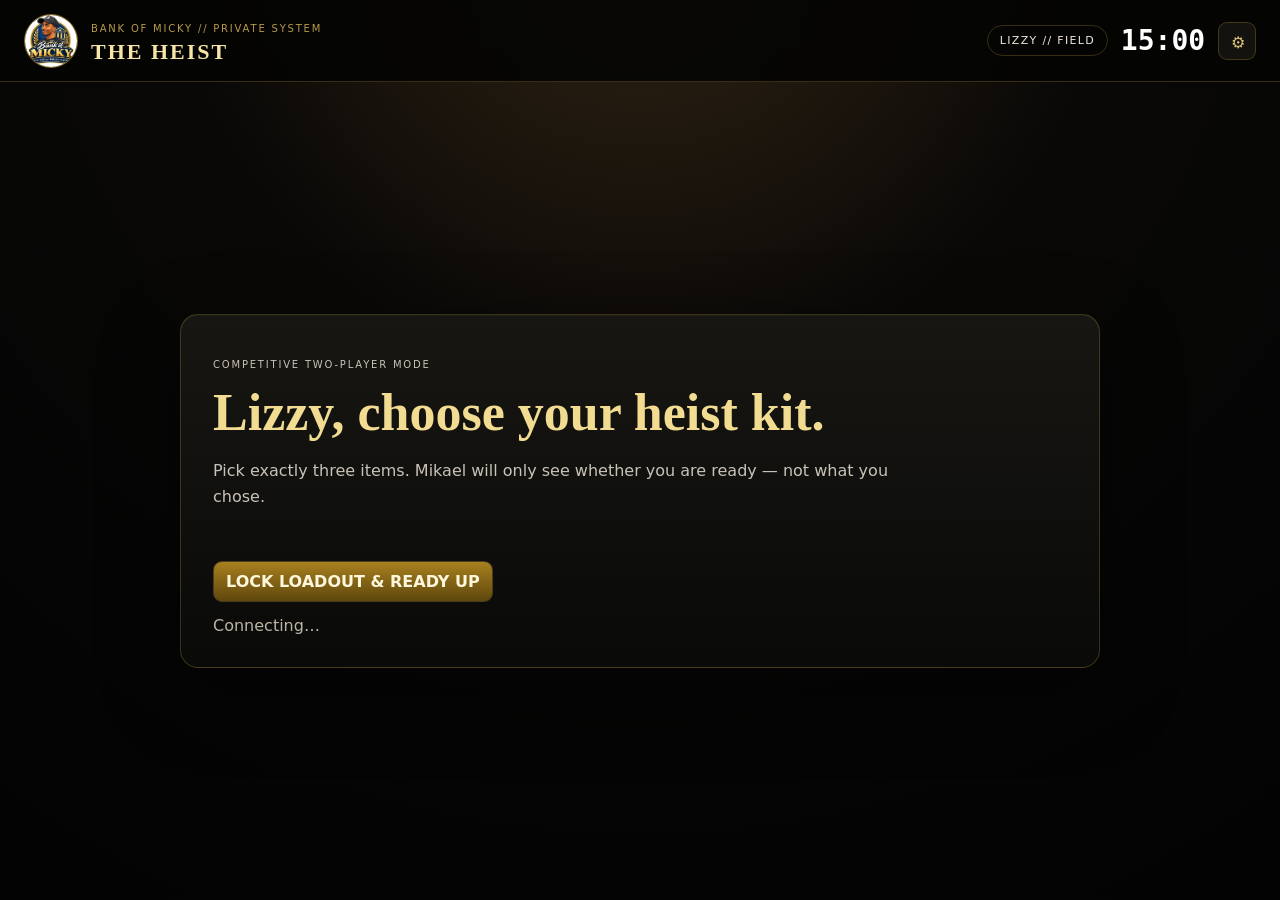
==== bank-heist.html @ 237b599b "Add files via upload" ====
<!doctype html>
<html lang="en">
<head>
<meta charset="utf-8">
<meta name="viewport" content="width=device-width,initial-scale=1,viewport-fit=cover">
<title>Bank of Micky Heist</title>
<link rel="stylesheet" href="bank-heist.css">
</head>
<body>
<div id="app" class="app" data-role="lizzy">
  <header class="topbar">
    <div class="brand"><img src="heist-assets/bank-logo.webp" alt=""><div><small>BANK OF MICKY // PRIVATE SYSTEM</small><h1>THE HEIST</h1></div></div>
    <div class="topstats"><span id="rolePill" class="pill">LIZZY // FIELD</span><span id="timer" class="timer">15:00</span><button id="settingsBtn" class="iconBtn" title="Connection settings">⚙</button></div>
  </header>

  <main id="lobby" class="lobby">
    <section class="briefing glass">
      <p class="eyebrow">COMPETITIVE TWO-PLAYER MODE</p>
      <h2 id="lobbyTitle">Lizzy, choose your heist kit.</h2>
      <p id="lobbyText">Pick exactly three items. Mikael will only see whether you are ready — not what you chose.</p>
      <div id="loadoutGrid" class="loadoutGrid"></div>
      <div class="lobbyActions"><button id="readyBtn" class="primary">LOCK LOADOUT & READY UP</button><button id="startBtn" class="primary hidden">START 15-MINUTE HEIST</button><button id="resetBtn" class="danger hidden">RESET TEST</button></div>
      <div id="lobbyStatus" class="statusLine">Connecting…</div>
    </section>
  </main>

  <main id="game" class="game hidden">
    <section id="lizzyView" class="lizzyLayout">
      <article class="scene glass">
        <div id="sceneImage" class="sceneImage"></div>
        <div class="sceneShade"></div>
        <div class="sceneHud"><span id="roomKicker">CURRENT LOCATION</span><h2 id="roomTitle">Reception</h2><p id="roomDescription"></p></div>
        <div id="dangerBanner" class="dangerBanner hidden"></div>
        <div id="busyBanner" class="busyBanner hidden"></div>
      </article>
      <aside class="fieldPanel glass">
        <div class="moneyRow"><div><small>CARRYING</small><strong id="loot">MB0</strong></div><div><small>STRIKES</small><strong id="strikes">0 / 3</strong></div></div>
        <div id="fieldResult" class="resultBox"></div>
        <section><h3>Routes</h3><div id="routes" class="buttonGrid"></div></section>
        <section><h3>Room actions</h3><div id="roomActions" class="buttonGrid"></div></section>
        <section><h3>Equipment</h3><div id="equipment" class="equipment"></div></section>
        <section><h3>Clues</h3><div id="clues" class="clues"></div></section>
        <section class="dropRow"><button data-drop="2000">Drop MB2,000</button><button data-drop="5000">Drop MB5,000</button><button data-drop="all">Drop All</button></section>
      </aside>
    </section>

    <section id="hqView" class="hqLayout hidden">
      <article class="mapPanel glass">
        <div class="panelHead"><div><p class="eyebrow">PRESIDENTIAL SECURITY NETWORK</p><h2>Bank Map</h2></div><div class="power"><small>SECURITY POWER</small><strong id="power">100</strong><i><b id="powerBar"></b></i></div></div>
        <div id="bankMap" class="bankMap"></div>
        <div id="hqResult" class="resultBox"></div>
        <div id="lastSeen" class="lastSeen">NO CONFIRMED SIGHTING</div>
      </article>
      <aside class="hqPanel glass">
        <section><h3>Camera check <span id="cameraCd" class="cd"></span></h3><div class="inline"><select id="cameraRoom"></select><button id="cameraBtn">CHECK CAMERA · 18⚡</button></div></section>
        <section><h3>Dispatch guard</h3><div class="inline"><select id="guardId"><option value="A">Guard A</option><option value="B">Guard B</option></select><select id="guardRoom"></select><button id="guardBtn">SEND · 15⚡</button></div><div id="guardStatus" class="miniCards"></div></section>
        <section><h3>Lock connection <span id="lockCd" class="cd"></span></h3><div class="inline"><select id="lockEdge"></select><button id="lockBtn">LOCK 8s · 25⚡</button></div></section>
        <section><h3>Zone scan <span id="scanCd" class="cd"></span></h3><div class="inline"><select id="scanZone"><option value="front">Front — Reception + Offices</option><option value="secure">Secure — Security + Deposits</option><option value="vault">Vault</option><option value="escape">Escape — Loading + Garage</option></select><button id="scanBtn">SCAN · 30⚡</button></div></section>
        <section><h3>Protect exit <span id="protectCd" class="cd"></span></h3><div class="inline"><select id="protectExit"><option value="garage">Garage</option><option value="loading_bay">Loading Bay</option></select><button id="protectBtn">PROTECT 12s · 28⚡</button></div></section>
        <section><h3>Incident feed</h3><div id="incidentFeed" class="feed"></div></section>
      </aside>
    </section>

    <aside class="comms glass">
      <div class="commsHead"><div><small>SECURE-ish CHANNEL</small><h3>Negotiation / Bluffing</h3></div><button id="toggleComms" class="iconBtn">—</button></div>
      <div id="chat" class="chat"></div>
      <div id="dealBox" class="dealBox hidden"></div>
      <form id="chatForm" class="chatForm"><input id="chatInput" maxlength="320" placeholder="Say something misleading…"><button>Send</button></form>
      <div id="dealControls" class="dealControls"></div>
      <div id="announcements" class="announcements hidden"></div>
    </aside>
  </main>

  <div id="endScreen" class="endScreen hidden"><div class="endCard glass"><img id="endPortrait" alt=""><p class="eyebrow" id="endEyebrow"></p><h2 id="endTitle"></h2><p id="endText"></p><div id="endMoney" class="endMoney"></div><button id="endClose">BACK TO HEIST SCREEN</button></div></div>

  <dialog id="settings" class="settings"><form method="dialog"><div class="dialogHead"><h3>Heist connection</h3><button value="cancel">×</button></div><label>Cloudflare Worker URL<input id="workerUrl" type="url" placeholder="https://…workers.dev/"></label><label id="hqKeyLabel" class="hidden">HQ Key<input id="hqKeyInput" type="password" autocomplete="off"></label><p>This test uses the same Cloudflare Worker/KV bridge as your other cross-device features.</p><button id="saveSettings" value="default" class="primary">Save & reconnect</button></form></dialog>

  <dialog id="targetDialog" class="targetDialog"><form method="dialog"><div class="dialogHead"><h3 id="targetTitle">Choose target</h3><button value="cancel">×</button></div><div id="targetButtons" class="buttonGrid"></div></form></dialog>
  <dialog id="vaultDialog" class="targetDialog"><form method="dialog" id="vaultForm"><div class="dialogHead"><h3>Crack the main vault</h3><button value="cancel">×</button></div><p>Combine the four digits you discovered around the bank.</p><input id="vaultCode" inputmode="numeric" maxlength="8" placeholder="••••"><button class="primary" value="default">TRY CODE</button></form></dialog>
  <dialog id="bribeDialog" class="targetDialog"><form method="dialog" id="bribeForm"><div class="dialogHead"><h3>Offer a bribe</h3><button value="cancel">×</button></div><p>This comes out of the loot you are carrying if Mikael accepts.</p><input id="bribeAmount" type="number" min="500" step="500" value="1000"><button class="primary" value="default">SEND OFFER</button></form></dialog>
</div>
<script src="bank-heist.js"></script>
</body>
</html>
---- bank-heist.css ----
:root{--ink:#eee8dc;--muted:#a8a091;--black:#090908;--panel:#11110f;--panel2:#171612;--gold:#d4af37;--gold2:#8b6a16;--red:#8d1717;--red2:#e34040;--green:#49b976;--blue:#6ac8ff;--line:rgba(212,175,55,.24);font-family:Inter,system-ui,Segoe UI,Arial,sans-serif;color:var(--ink);background:#050504}*{box-sizing:border-box}body{margin:0;background:radial-gradient(circle at 50% -10%,#332614 0,#090807 40%,#030303 100%);min-height:100vh}.hidden{display:none!important}button,input,select{font:inherit}.app{min-height:100vh}.topbar{height:82px;display:flex;align-items:center;justify-content:space-between;padding:10px 24px;border-bottom:1px solid var(--line);background:rgba(5,5,4,.92);position:sticky;top:0;z-index:20;backdrop-filter:blur(16px)}.brand{display:flex;gap:13px;align-items:center}.brand img{width:54px;height:54px;object-fit:cover;border-radius:50%;border:1px solid var(--gold2)}.brand small,.eyebrow,.sceneHud span,.moneyRow small,.power small,.commsHead small{font-size:10px;letter-spacing:.18em;color:#b89a4a}.brand h1{font:800 22px Georgia,serif;letter-spacing:.09em;margin:3px 0 0;color:#f7e4a7}.topstats{display:flex;align-items:center;gap:10px}.pill{border:1px solid var(--line);border-radius:999px;padding:8px 12px;font-size:11px;letter-spacing:.12em}.timer{font:700 28px ui-monospace,SFMono-Regular,Menlo,monospace;color:#fff;min-width:90px;text-align:center}.iconBtn{border:1px solid var(--line);background:#14120e;color:#d9c47c;width:38px;height:38px;border-radius:9px;cursor:pointer}.glass{background:linear-gradient(180deg,rgba(24,23,19,.96),rgba(10,10,9,.96));border:1px solid var(--line);box-shadow:0 24px 80px rgba(0,0,0,.45),inset 0 1px 0 rgba(255,255,255,.03);border-radius:18px}.lobby{min-height:calc(100vh - 82px);display:grid;place-items:center;padding:30px}.briefing{width:min(920px,100%);padding:32px}.briefing h2{font:700 clamp(30px,5vw,52px) Georgia,serif;color:#f2dc91;margin:8px 0 10px}.briefing>p{color:#c9c2b7;max-width:720px;line-height:1.6}.loadoutGrid{display:grid;grid-template-columns:repeat(5,1fr);gap:12px;margin:26px 0}.loadout{padding:18px 12px;border:1px solid #3b3526;background:#0d0d0b;border-radius:14px;cursor:pointer;text-align:center;min-height:150px;display:flex;flex-direction:column;justify-content:center;gap:6px}.loadout.on{border-color:var(--gold);background:linear-gradient(180deg,#2b2210,#0c0c0a);box-shadow:0 0 0 1px #d4af3740}.loadout .emoji{font-size:32px}.loadout strong{color:#f4e0a0}.loadout small{color:var(--muted);line-height:1.35}.lobbyActions{display:flex;gap:10px;flex-wrap:wrap}.statusLine{margin-top:14px;color:#bdb4a5}.primary,.danger,button{border:1px solid #4a3d1d;background:linear-gradient(180deg,#2c2412,#151108);color:#f3df99;border-radius:9px;padding:10px 12px;cursor:pointer;font-weight:700}button:hover:not(:disabled){filter:brightness(1.18)}button:disabled{opacity:.38;cursor:not-allowed}.primary{background:linear-gradient(180deg,#a8801f,#5f470d);color:#fff7dc}.danger{background:linear-gradient(180deg,#6f1919,#300909);border-color:#8d2a2a;color:#ffd6d6}.game{padding:16px;display:grid;grid-template-columns:minmax(0,1fr) 360px;gap:14px;align-items:start}.lizzyLayout,.hqLayout{display:grid;grid-template-columns:minmax(0,1.65fr) minmax(320px,.72fr);gap:14px}.scene{min-height:calc(100vh - 115px);position:relative;overflow:hidden}.sceneImage{position:absolute;inset:0;background:#15120d center/cover no-repeat;transition:background-image .25s ease}.sceneShade{position:absolute;inset:0;background:linear-gradient(180deg,rgba(0,0,0,.12),rgba(0,0,0,.2) 40%,rgba(0,0,0,.9) 100%)}.sceneHud{position:absolute;left:26px;right:26px;bottom:24px}.sceneHud h2{font:800 clamp(36px,6vw,70px) Georgia,serif;margin:4px 0;color:#fff1bd;text-shadow:0 3px 24px #000}.sceneHud p{max-width:720px;color:#ddd4c5}.dangerBanner,.busyBanner{position:absolute;left:20px;right:20px;top:20px;padding:16px;border-radius:10px;font-weight:800;letter-spacing:.06em;text-align:center;background:#8c1111e8;border:1px solid #ff5d5d;box-shadow:0 0 30px #8c111177}.busyBanner{top:78px;background:#142230e8;border-color:#488cc0}.fieldPanel,.hqPanel{padding:16px;max-height:calc(100vh - 115px);overflow:auto}.fieldPanel section,.hqPanel section{border-top:1px solid var(--line);padding:15px 0}.fieldPanel h3,.hqPanel h3{margin:0 0 10px;font-size:13px;text-transform:uppercase;letter-spacing:.1em;color:#e5cb78}.moneyRow{display:flex;justify-content:space-between;gap:10px;margin-bottom:10px}.moneyRow>div{background:#090908;border:1px solid var(--line);padding:12px;border-radius:10px;flex:1}.moneyRow strong{display:block;font-size:22px;margin-top:4px}.resultBox{min-height:48px;border-left:3px solid var(--gold2);background:#090908;padding:11px 13px;color:#d7cfbf;border-radius:6px;line-height:1.35}.buttonGrid{display:grid;grid-template-columns:1fr 1fr;gap:8px}.buttonGrid button{min-height:44px}.routeLocked{border-color:#672121!important;color:#d88989!important}.equipment{display:grid;gap:8px}.item{display:grid;grid-template-columns:1fr auto;align-items:center;border:1px solid #302b20;background:#0a0a09;padding:10px;border-radius:9px}.item.used{opacity:.45}.item strong{font-size:12px}.item small{display:block;color:var(--muted);margin-top:2px}.clues{display:grid;gap:6px}.clue{padding:9px;border:1px solid #2d291f;background:#090908;border-radius:8px;font-size:12px;color:#d6cdbd}.dropRow{display:flex!important;gap:7px}.dropRow button{font-size:11px;padding:8px}.hqLayout{grid-template-columns:minmax(600px,1.4fr) minmax(330px,.75fr)}.mapPanel{padding:18px;min-height:calc(100vh - 115px)}.panelHead{display:flex;align-items:center;justify-content:space-between}.panelHead h2{font:700 35px Georgia,serif;color:#f0d88d;margin:3px 0}.power{width:210px}.power strong{font-size:26px;float:right}.power i{display:block;clear:both;height:8px;background:#0c0c0b;border:1px solid #41371d;border-radius:99px;overflow:hidden;margin-top:7px}.power b{display:block;height:100%;width:100%;background:linear-gradient(90deg,#8a6815,#f2cc54)}.bankMap{position:relative;min-height:470px;margin:14px 0;background:radial-gradient(circle at center,#1f1a10,#090908 64%);border:1px solid #2e291c;border-radius:14px;overflow:hidden}.bankMap:before{content:"";position:absolute;inset:0;background-image:linear-gradient(#d4af3709 1px,transparent 1px),linear-gradient(90deg,#d4af3709 1px,transparent 1px);background-size:28px 28px}.mapNode{position:absolute;width:150px;min-height:70px;border:1px solid #54431e;background:#0e0d0a;padding:10px;border-radius:12px;z-index:2}.mapNode strong{display:block;color:#f0d78b}.mapNode small{color:#8d877c}.mapNode.seen{box-shadow:0 0 0 2px #c33,0 0 28px #b51c1c80}.mapNode.guarded{border-color:#7bbce5}.guardDot{display:inline-flex;align-items:center;justify-content:center;width:20px;height:20px;border-radius:50%;background:#173b55;color:#ccecff;font-size:10px;margin:5px 3px 0 0}.mapLine{position:absolute;height:2px;background:#695622;transform-origin:0 50%;z-index:1}.mapLine.locked{background:#b32b2b;height:4px;box-shadow:0 0 12px #d33}.lastSeen{margin-top:10px;border:1px solid #573020;color:#f1b77e;background:#180e09;padding:12px;border-radius:9px;font-weight:800}.inline{display:flex;gap:7px;flex-wrap:wrap}.inline select{min-width:130px;flex:1;background:#090908;border:1px solid #40371f;color:#e5ddcd;border-radius:8px;padding:9px}.inline button{flex:1}.cd{color:#8aaec4;font-size:10px}.miniCards{display:grid;grid-template-columns:1fr 1fr;gap:6px;margin-top:8px}.miniCard{padding:8px;background:#090908;border:1px solid #2d291f;border-radius:7px;font-size:11px}.feed{max-height:260px;overflow:auto;display:flex;flex-direction:column-reverse;gap:6px}.feedItem{background:#090908;border-left:2px solid #7f6826;padding:8px;border-radius:5px}.feedItem small{color:#7e786e}.feedItem b{display:block;font-size:12px;margin-top:2px}.comms{position:sticky;top:98px;padding:12px;max-height:calc(100vh - 114px);display:flex;flex-direction:column}.commsHead{display:flex;align-items:center;justify-content:space-between}.commsHead h3{margin:2px 0 8px}.chat{flex:1;min-height:250px;max-height:46vh;overflow:auto;display:flex;flex-direction:column;gap:8px;padding:7px 2px}.msg{max-width:90%;padding:8px 10px;border-radius:10px;background:#1c1b17;border:1px solid #353022;font-size:12px;line-height:1.4}.msg.me{margin-left:auto;background:#2b210c;border-color:#6e5418}.msg.system{margin:auto;background:#111b1f;border-color:#315666;text-align:center}.msg small{display:block;color:#898175;margin-top:4px}.chatForm{display:flex;gap:6px}.chatForm input,.targetDialog input,.settings input{flex:1;background:#070706;border:1px solid #41371e;color:#eee;border-radius:8px;padding:10px}.dealControls{display:flex;gap:6px;flex-wrap:wrap;margin-top:8px}.dealControls button{font-size:11px}.dealBox{margin:8px 0;padding:10px;border:1px solid #6e5418;background:#211806;border-radius:9px;font-size:12px}.announcements{display:grid;gap:5px;margin-top:8px}.settings,.targetDialog{border:1px solid #665120;background:#11110f;color:#eee;border-radius:14px;width:min(540px,92vw);padding:0}.settings::backdrop,.targetDialog::backdrop{background:#000b;backdrop-filter:blur(5px)}.settings form,.targetDialog form{padding:18px}.dialogHead{display:flex;justify-content:space-between;align-items:center;margin-bottom:14px}.dialogHead h3{margin:0;color:#f2dc91}.dialogHead button{padding:4px 10px}.settings label{display:grid;gap:6px;margin:12px 0;color:#c9c0ae}.settings p,.targetDialog p{color:#a9a193;line-height:1.5}.endScreen{position:fixed;inset:0;background:#000d;display:grid;place-items:center;z-index:40;padding:20px}.endCard{width:min(680px,96vw);text-align:center;padding:30px}.endCard img{width:150px;height:110px;object-fit:cover;border-radius:14px;border:1px solid var(--line)}.endCard h2{font:800 42px Georgia,serif;color:#f3dc91;margin:7px 0}.endMoney{font-size:22px;font-weight:800;margin:16px}.app.commsClosed .comms{height:58px;overflow:hidden}.app.commsClosed .game{grid-template-columns:1fr 250px}.app.commsClosed .chat,.app.commsClosed .chatForm,.app.commsClosed .dealControls,.app.commsClosed .dealBox,.app.commsClosed .announcements{display:none!important}@media(max-width:1100px){.game{grid-template-columns:1fr}.comms{position:relative;top:auto;max-height:none}.lizzyLayout,.hqLayout{grid-template-columns:1fr}.scene{min-height:62vh}.fieldPanel,.hqPanel{max-height:none}.hqLayout{grid-template-columns:1fr}.loadoutGrid{grid-template-columns:repeat(2,1fr)}}@media(max-width:620px){.topbar{padding:8px 10px;height:70px}.brand img{width:42px;height:42px}.brand h1{font-size:16px}.brand small,.pill{display:none}.timer{font-size:22px}.game{padding:8px}.lobby{padding:12px}.briefing{padding:20px}.loadoutGrid{grid-template-columns:1fr}.scene{min-height:58vh}.buttonGrid{grid-template-columns:1fr}.bankMap{min-height:570px}.mapNode{width:122px}.panelHead{align-items:flex-start}.power{width:150px}}
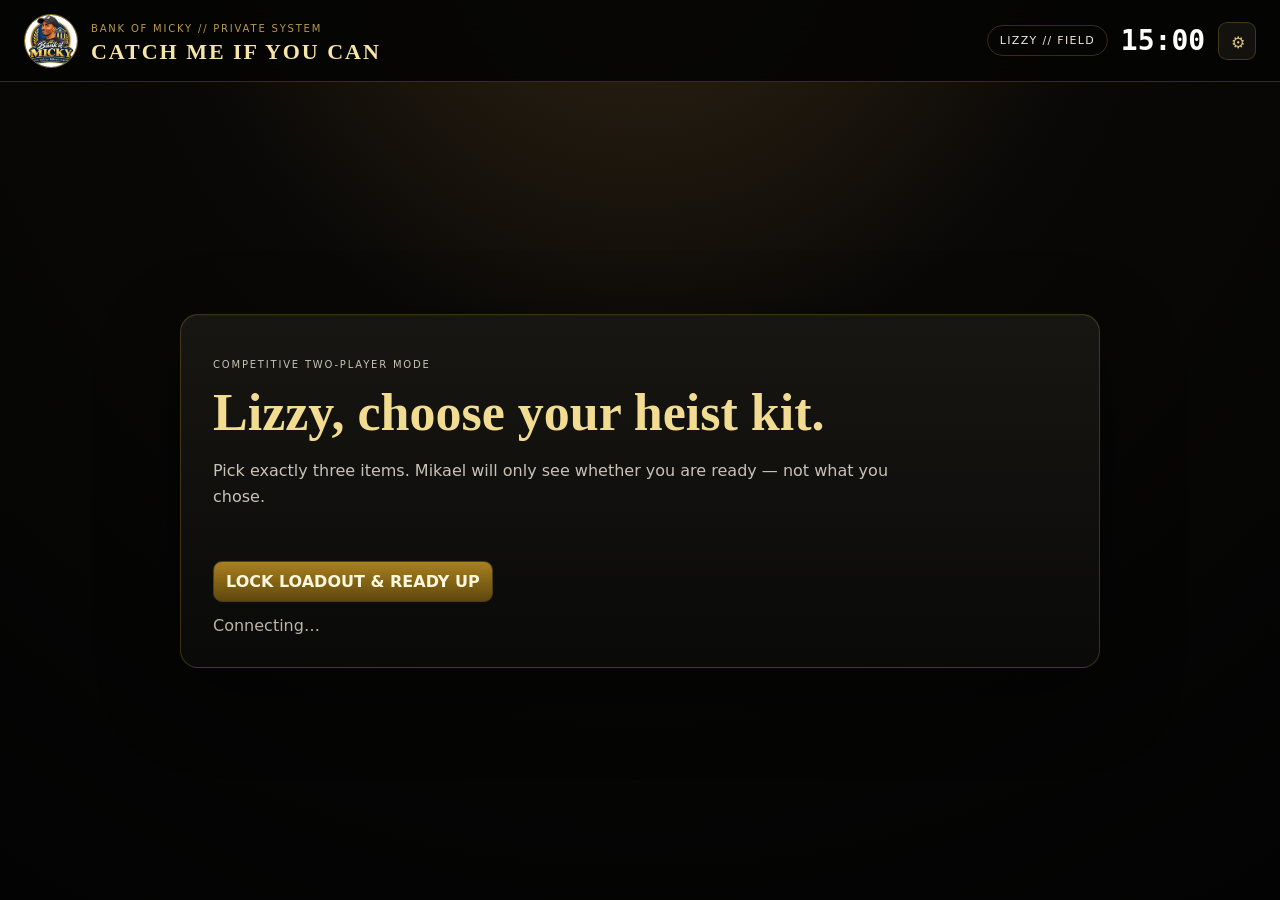
==== commit cd846899: "Add files via upload" ====
--- a/bank-heist.html
+++ b/bank-heist.html
@@ -3,13 +3,13 @@
 <head>
 <meta charset="utf-8">
 <meta name="viewport" content="width=device-width,initial-scale=1,viewport-fit=cover">
-<title>Bank of Micky Heist</title>
-<link rel="stylesheet" href="bank-heist.css">
+<title>Catch Me If You Can — Bank of Micky</title>
+<link rel="stylesheet" href="bank-heist.css?v=20260930-cmiyc4">
 </head>
 <body>
 <div id="app" class="app" data-role="lizzy">
   <header class="topbar">
-    <div class="brand"><img src="heist-assets/bank-logo.webp" alt=""><div><small>BANK OF MICKY // PRIVATE SYSTEM</small><h1>THE HEIST</h1></div></div>
+    <div class="brand"><img src="heist-assets/bank-logo.webp" alt=""><div><small>BANK OF MICKY // PRIVATE SYSTEM</small><h1>CATCH ME IF YOU CAN</h1></div></div>
     <div class="topstats"><span id="rolePill" class="pill">LIZZY // FIELD</span><span id="timer" class="timer">15:00</span><button id="settingsBtn" class="iconBtn" title="Connection settings">⚙</button></div>
   </header>
 
@@ -47,17 +47,28 @@
     <section id="hqView" class="hqLayout hidden">
       <article class="mapPanel glass">
         <div class="panelHead"><div><p class="eyebrow">PRESIDENTIAL SECURITY NETWORK</p><h2>Bank Map</h2></div><div class="power"><small>SECURITY POWER</small><strong id="power">100</strong><i><b id="powerBar"></b></i></div></div>
+        <div id="hqAlert" class="hqAlert hidden"></div>
         <div id="bankMap" class="bankMap"></div>
+        <div class="intelStrip">
+          <div id="lastSeen" class="intelCard lastSeen"><small>LAST CONFIRMED</small><strong>NO CONFIRMED SIGHTING</strong><span>Use a camera check to confirm Lizzy.</span></div>
+          <div id="lastActivity" class="intelCard lastActivity"><small>RECENT SENSOR SIGNAL</small><strong>NO RECENT ACTIVITY</strong><span>Door, noise, loot and motion sensors appear here.</span></div>
+        </div>
+        <div class="cameraMonitor">
+          <div id="cameraPreview" class="cameraPreview">
+            <div class="cameraNoise"></div>
+            <div class="cameraOverlay"><small id="cameraRoomName">CAMERA NETWORK</small><strong id="cameraStatus">SELECT A CAMERA</strong><span id="cameraMeta">Camera checks create persistent snapshots and last-seen intelligence.</span></div>
+          </div>
+          <div id="cameraWall" class="cameraWall"></div>
+        </div>
         <div id="hqResult" class="resultBox"></div>
-        <div id="lastSeen" class="lastSeen">NO CONFIRMED SIGHTING</div>
       </article>
       <aside class="hqPanel glass">
-        <section><h3>Camera check <span id="cameraCd" class="cd"></span></h3><div class="inline"><select id="cameraRoom"></select><button id="cameraBtn">CHECK CAMERA · 18⚡</button></div></section>
+        <section><h3>Camera network <span id="cameraCd" class="cd"></span></h3><div class="inline"><select id="cameraRoom"></select><button id="cameraBtn">CHECK LIVE FEED · 18⚡</button></div></section>
         <section><h3>Dispatch guard</h3><div class="inline"><select id="guardId"><option value="A">Guard A</option><option value="B">Guard B</option></select><select id="guardRoom"></select><button id="guardBtn">SEND · 15⚡</button></div><div id="guardStatus" class="miniCards"></div></section>
         <section><h3>Lock connection <span id="lockCd" class="cd"></span></h3><div class="inline"><select id="lockEdge"></select><button id="lockBtn">LOCK 8s · 25⚡</button></div></section>
         <section><h3>Zone scan <span id="scanCd" class="cd"></span></h3><div class="inline"><select id="scanZone"><option value="front">Front — Reception + Offices</option><option value="secure">Secure — Security + Deposits</option><option value="vault">Vault</option><option value="escape">Escape — Loading + Garage</option></select><button id="scanBtn">SCAN · 30⚡</button></div></section>
         <section><h3>Protect exit <span id="protectCd" class="cd"></span></h3><div class="inline"><select id="protectExit"><option value="garage">Garage</option><option value="loading_bay">Loading Bay</option></select><button id="protectBtn">PROTECT 12s · 28⚡</button></div></section>
-        <section><h3>Incident feed</h3><div id="incidentFeed" class="feed"></div></section>
+        <section><h3>Incident feed <span class="feedHint">NEWEST FIRST</span></h3><div id="incidentFeed" class="feed"></div></section>
       </aside>
     </section>
 
@@ -79,6 +90,6 @@
   <dialog id="vaultDialog" class="targetDialog"><form method="dialog" id="vaultForm"><div class="dialogHead"><h3>Crack the main vault</h3><button value="cancel">×</button></div><p>Combine the four digits you discovered around the bank.</p><input id="vaultCode" inputmode="numeric" maxlength="8" placeholder="••••"><button class="primary" value="default">TRY CODE</button></form></dialog>
   <dialog id="bribeDialog" class="targetDialog"><form method="dialog" id="bribeForm"><div class="dialogHead"><h3>Offer a bribe</h3><button value="cancel">×</button></div><p>This comes out of the loot you are carrying if Mikael accepts.</p><input id="bribeAmount" type="number" min="500" step="500" value="1000"><button class="primary" value="default">SEND OFFER</button></form></dialog>
 </div>
-<script src="bank-heist.js"></script>
+<script src="bank-heist.js?v=20260930-cmiyc4"></script>
 </body>
 </html>
--- a/bank-heist.css
+++ b/bank-heist.css
@@ -1 +1,3 @@
-:root{--ink:#eee8dc;--muted:#a8a091;--black:#090908;--panel:#11110f;--panel2:#171612;--gold:#d4af37;--gold2:#8b6a16;--red:#8d1717;--red2:#e34040;--green:#49b976;--blue:#6ac8ff;--line:rgba(212,175,55,.24);font-family:Inter,system-ui,Segoe UI,Arial,sans-serif;color:var(--ink);background:#050504}*{box-sizing:border-box}body{margin:0;background:radial-gradient(circle at 50% -10%,#332614 0,#090807 40%,#030303 100%);min-height:100vh}.hidden{display:none!important}button,input,select{font:inherit}.app{min-height:100vh}.topbar{height:82px;display:flex;align-items:center;justify-content:space-between;padding:10px 24px;border-bottom:1px solid var(--line);background:rgba(5,5,4,.92);position:sticky;top:0;z-index:20;backdrop-filter:blur(16px)}.brand{display:flex;gap:13px;align-items:center}.brand img{width:54px;height:54px;object-fit:cover;border-radius:50%;border:1px solid var(--gold2)}.brand small,.eyebrow,.sceneHud span,.moneyRow small,.power small,.commsHead small{font-size:10px;letter-spacing:.18em;color:#b89a4a}.brand h1{font:800 22px Georgia,serif;letter-spacing:.09em;margin:3px 0 0;color:#f7e4a7}.topstats{display:flex;align-items:center;gap:10px}.pill{border:1px solid var(--line);border-radius:999px;padding:8px 12px;font-size:11px;letter-spacing:.12em}.timer{font:700 28px ui-monospace,SFMono-Regular,Menlo,monospace;color:#fff;min-width:90px;text-align:center}.iconBtn{border:1px solid var(--line);background:#14120e;color:#d9c47c;width:38px;height:38px;border-radius:9px;cursor:pointer}.glass{background:linear-gradient(180deg,rgba(24,23,19,.96),rgba(10,10,9,.96));border:1px solid var(--line);box-shadow:0 24px 80px rgba(0,0,0,.45),inset 0 1px 0 rgba(255,255,255,.03);border-radius:18px}.lobby{min-height:calc(100vh - 82px);display:grid;place-items:center;padding:30px}.briefing{width:min(920px,100%);padding:32px}.briefing h2{font:700 clamp(30px,5vw,52px) Georgia,serif;color:#f2dc91;margin:8px 0 10px}.briefing>p{color:#c9c2b7;max-width:720px;line-height:1.6}.loadoutGrid{display:grid;grid-template-columns:repeat(5,1fr);gap:12px;margin:26px 0}.loadout{padding:18px 12px;border:1px solid #3b3526;background:#0d0d0b;border-radius:14px;cursor:pointer;text-align:center;min-height:150px;display:flex;flex-direction:column;justify-content:center;gap:6px}.loadout.on{border-color:var(--gold);background:linear-gradient(180deg,#2b2210,#0c0c0a);box-shadow:0 0 0 1px #d4af3740}.loadout .emoji{font-size:32px}.loadout strong{color:#f4e0a0}.loadout small{color:var(--muted);line-height:1.35}.lobbyActions{display:flex;gap:10px;flex-wrap:wrap}.statusLine{margin-top:14px;color:#bdb4a5}.primary,.danger,button{border:1px solid #4a3d1d;background:linear-gradient(180deg,#2c2412,#151108);color:#f3df99;border-radius:9px;padding:10px 12px;cursor:pointer;font-weight:700}button:hover:not(:disabled){filter:brightness(1.18)}button:disabled{opacity:.38;cursor:not-allowed}.primary{background:linear-gradient(180deg,#a8801f,#5f470d);color:#fff7dc}.danger{background:linear-gradient(180deg,#6f1919,#300909);border-color:#8d2a2a;color:#ffd6d6}.game{padding:16px;display:grid;grid-template-columns:minmax(0,1fr) 360px;gap:14px;align-items:start}.lizzyLayout,.hqLayout{display:grid;grid-template-columns:minmax(0,1.65fr) minmax(320px,.72fr);gap:14px}.scene{min-height:calc(100vh - 115px);position:relative;overflow:hidden}.sceneImage{position:absolute;inset:0;background:#15120d center/cover no-repeat;transition:background-image .25s ease}.sceneShade{position:absolute;inset:0;background:linear-gradient(180deg,rgba(0,0,0,.12),rgba(0,0,0,.2) 40%,rgba(0,0,0,.9) 100%)}.sceneHud{position:absolute;left:26px;right:26px;bottom:24px}.sceneHud h2{font:800 clamp(36px,6vw,70px) Georgia,serif;margin:4px 0;color:#fff1bd;text-shadow:0 3px 24px #000}.sceneHud p{max-width:720px;color:#ddd4c5}.dangerBanner,.busyBanner{position:absolute;left:20px;right:20px;top:20px;padding:16px;border-radius:10px;font-weight:800;letter-spacing:.06em;text-align:center;background:#8c1111e8;border:1px solid #ff5d5d;box-shadow:0 0 30px #8c111177}.busyBanner{top:78px;background:#142230e8;border-color:#488cc0}.fieldPanel,.hqPanel{padding:16px;max-height:calc(100vh - 115px);overflow:auto}.fieldPanel section,.hqPanel section{border-top:1px solid var(--line);padding:15px 0}.fieldPanel h3,.hqPanel h3{margin:0 0 10px;font-size:13px;text-transform:uppercase;letter-spacing:.1em;color:#e5cb78}.moneyRow{display:flex;justify-content:space-between;gap:10px;margin-bottom:10px}.moneyRow>div{background:#090908;border:1px solid var(--line);padding:12px;border-radius:10px;flex:1}.moneyRow strong{display:block;font-size:22px;margin-top:4px}.resultBox{min-height:48px;border-left:3px solid var(--gold2);background:#090908;padding:11px 13px;color:#d7cfbf;border-radius:6px;line-height:1.35}.buttonGrid{display:grid;grid-template-columns:1fr 1fr;gap:8px}.buttonGrid button{min-height:44px}.routeLocked{border-color:#672121!important;color:#d88989!important}.equipment{display:grid;gap:8px}.item{display:grid;grid-template-columns:1fr auto;align-items:center;border:1px solid #302b20;background:#0a0a09;padding:10px;border-radius:9px}.item.used{opacity:.45}.item strong{font-size:12px}.item small{display:block;color:var(--muted);margin-top:2px}.clues{display:grid;gap:6px}.clue{padding:9px;border:1px solid #2d291f;background:#090908;border-radius:8px;font-size:12px;color:#d6cdbd}.dropRow{display:flex!important;gap:7px}.dropRow button{font-size:11px;padding:8px}.hqLayout{grid-template-columns:minmax(600px,1.4fr) minmax(330px,.75fr)}.mapPanel{padding:18px;min-height:calc(100vh - 115px)}.panelHead{display:flex;align-items:center;justify-content:space-between}.panelHead h2{font:700 35px Georgia,serif;color:#f0d88d;margin:3px 0}.power{width:210px}.power strong{font-size:26px;float:right}.power i{display:block;clear:both;height:8px;background:#0c0c0b;border:1px solid #41371d;border-radius:99px;overflow:hidden;margin-top:7px}.power b{display:block;height:100%;width:100%;background:linear-gradient(90deg,#8a6815,#f2cc54)}.bankMap{position:relative;min-height:470px;margin:14px 0;background:radial-gradient(circle at center,#1f1a10,#090908 64%);border:1px solid #2e291c;border-radius:14px;overflow:hidden}.bankMap:before{content:"";position:absolute;inset:0;background-image:linear-gradient(#d4af3709 1px,transparent 1px),linear-gradient(90deg,#d4af3709 1px,transparent 1px);background-size:28px 28px}.mapNode{position:absolute;width:150px;min-height:70px;border:1px solid #54431e;background:#0e0d0a;padding:10px;border-radius:12px;z-index:2}.mapNode strong{display:block;color:#f0d78b}.mapNode small{color:#8d877c}.mapNode.seen{box-shadow:0 0 0 2px #c33,0 0 28px #b51c1c80}.mapNode.guarded{border-color:#7bbce5}.guardDot{display:inline-flex;align-items:center;justify-content:center;width:20px;height:20px;border-radius:50%;background:#173b55;color:#ccecff;font-size:10px;margin:5px 3px 0 0}.mapLine{position:absolute;height:2px;background:#695622;transform-origin:0 50%;z-index:1}.mapLine.locked{background:#b32b2b;height:4px;box-shadow:0 0 12px #d33}.lastSeen{margin-top:10px;border:1px solid #573020;color:#f1b77e;background:#180e09;padding:12px;border-radius:9px;font-weight:800}.inline{display:flex;gap:7px;flex-wrap:wrap}.inline select{min-width:130px;flex:1;background:#090908;border:1px solid #40371f;color:#e5ddcd;border-radius:8px;padding:9px}.inline button{flex:1}.cd{color:#8aaec4;font-size:10px}.miniCards{display:grid;grid-template-columns:1fr 1fr;gap:6px;margin-top:8px}.miniCard{padding:8px;background:#090908;border:1px solid #2d291f;border-radius:7px;font-size:11px}.feed{max-height:260px;overflow:auto;display:flex;flex-direction:column-reverse;gap:6px}.feedItem{background:#090908;border-left:2px solid #7f6826;padding:8px;border-radius:5px}.feedItem small{color:#7e786e}.feedItem b{display:block;font-size:12px;margin-top:2px}.comms{position:sticky;top:98px;padding:12px;max-height:calc(100vh - 114px);display:flex;flex-direction:column}.commsHead{display:flex;align-items:center;justify-content:space-between}.commsHead h3{margin:2px 0 8px}.chat{flex:1;min-height:250px;max-height:46vh;overflow:auto;display:flex;flex-direction:column;gap:8px;padding:7px 2px}.msg{max-width:90%;padding:8px 10px;border-radius:10px;background:#1c1b17;border:1px solid #353022;font-size:12px;line-height:1.4}.msg.me{margin-left:auto;background:#2b210c;border-color:#6e5418}.msg.system{margin:auto;background:#111b1f;border-color:#315666;text-align:center}.msg small{display:block;color:#898175;margin-top:4px}.chatForm{display:flex;gap:6px}.chatForm input,.targetDialog input,.settings input{flex:1;background:#070706;border:1px solid #41371e;color:#eee;border-radius:8px;padding:10px}.dealControls{display:flex;gap:6px;flex-wrap:wrap;margin-top:8px}.dealControls button{font-size:11px}.dealBox{margin:8px 0;padding:10px;border:1px solid #6e5418;background:#211806;border-radius:9px;font-size:12px}.announcements{display:grid;gap:5px;margin-top:8px}.settings,.targetDialog{border:1px solid #665120;background:#11110f;color:#eee;border-radius:14px;width:min(540px,92vw);padding:0}.settings::backdrop,.targetDialog::backdrop{background:#000b;backdrop-filter:blur(5px)}.settings form,.targetDialog form{padding:18px}.dialogHead{display:flex;justify-content:space-between;align-items:center;margin-bottom:14px}.dialogHead h3{margin:0;color:#f2dc91}.dialogHead button{padding:4px 10px}.settings label{display:grid;gap:6px;margin:12px 0;color:#c9c0ae}.settings p,.targetDialog p{color:#a9a193;line-height:1.5}.endScreen{position:fixed;inset:0;background:#000d;display:grid;place-items:center;z-index:40;padding:20px}.endCard{width:min(680px,96vw);text-align:center;padding:30px}.endCard img{width:150px;height:110px;object-fit:cover;border-radius:14px;border:1px solid var(--line)}.endCard h2{font:800 42px Georgia,serif;color:#f3dc91;margin:7px 0}.endMoney{font-size:22px;font-weight:800;margin:16px}.app.commsClosed .comms{height:58px;overflow:hidden}.app.commsClosed .game{grid-template-columns:1fr 250px}.app.commsClosed .chat,.app.commsClosed .chatForm,.app.commsClosed .dealControls,.app.commsClosed .dealBox,.app.commsClosed .announcements{display:none!important}@media(max-width:1100px){.game{grid-template-columns:1fr}.comms{position:relative;top:auto;max-height:none}.lizzyLayout,.hqLayout{grid-template-columns:1fr}.scene{min-height:62vh}.fieldPanel,.hqPanel{max-height:none}.hqLayout{grid-template-columns:1fr}.loadoutGrid{grid-template-columns:repeat(2,1fr)}}@media(max-width:620px){.topbar{padding:8px 10px;height:70px}.brand img{width:42px;height:42px}.brand h1{font-size:16px}.brand small,.pill{display:none}.timer{font-size:22px}.game{padding:8px}.lobby{padding:12px}.briefing{padding:20px}.loadoutGrid{grid-template-columns:1fr}.scene{min-height:58vh}.buttonGrid{grid-template-columns:1fr}.bankMap{min-height:570px}.mapNode{width:122px}.panelHead{align-items:flex-start}.power{width:150px}}
+:root{--ink:#eee8dc;--muted:#a8a091;--black:#090908;--panel:#11110f;--panel2:#171612;--gold:#d4af37;--gold2:#8b6a16;--red:#8d1717;--red2:#e34040;--green:#49b976;--blue:#6ac8ff;--line:rgba(212,175,55,.24);font-family:Inter,system-ui,Segoe UI,Arial,sans-serif;color:var(--ink);background:#050504}*{box-sizing:border-box}body{margin:0;background:radial-gradient(circle at 50% -10%,#332614 0,#090807 40%,#030303 100%);min-height:100vh}.hidden{display:none!important}button,input,select{font:inherit}.app{min-height:100vh}.topbar{height:82px;display:flex;align-items:center;justify-content:space-between;padding:10px 24px;border-bottom:1px solid var(--line);background:rgba(5,5,4,.92);position:sticky;top:0;z-index:20;backdrop-filter:blur(16px)}.brand{display:flex;gap:13px;align-items:center}.brand img{width:54px;height:54px;object-fit:cover;border-radius:50%;border:1px solid var(--gold2)}.brand small,.eyebrow,.sceneHud span,.moneyRow small,.power small,.commsHead small{font-size:10px;letter-spacing:.18em;color:#b89a4a}.brand h1{font:800 22px Georgia,serif;letter-spacing:.09em;margin:3px 0 0;color:#f7e4a7}.topstats{display:flex;align-items:center;gap:10px}.pill{border:1px solid var(--line);border-radius:999px;padding:8px 12px;font-size:11px;letter-spacing:.12em}.timer{font:700 28px ui-monospace,SFMono-Regular,Menlo,monospace;color:#fff;min-width:90px;text-align:center}.iconBtn{border:1px solid var(--line);background:#14120e;color:#d9c47c;width:38px;height:38px;border-radius:9px;cursor:pointer}.glass{background:linear-gradient(180deg,rgba(24,23,19,.96),rgba(10,10,9,.96));border:1px solid var(--line);box-shadow:0 24px 80px rgba(0,0,0,.45),inset 0 1px 0 rgba(255,255,255,.03);border-radius:18px}.lobby{min-height:calc(100vh - 82px);display:grid;place-items:center;padding:30px}.briefing{width:min(920px,100%);padding:32px}.briefing h2{font:700 clamp(30px,5vw,52px) Georgia,serif;color:#f2dc91;margin:8px 0 10px}.briefing>p{color:#c9c2b7;max-width:720px;line-height:1.6}.loadoutGrid{display:grid;grid-template-columns:repeat(5,1fr);gap:12px;margin:26px 0}.loadout{padding:18px 12px;border:1px solid #3b3526;background:#0d0d0b;border-radius:14px;cursor:pointer;text-align:center;min-height:150px;display:flex;flex-direction:column;justify-content:center;gap:6px}.loadout.on{border-color:var(--gold);background:linear-gradient(180deg,#2b2210,#0c0c0a);box-shadow:0 0 0 1px #d4af3740}.loadout .emoji{font-size:32px}.loadout strong{color:#f4e0a0}.loadout small{color:var(--muted);line-height:1.35}.lobbyActions{display:flex;gap:10px;flex-wrap:wrap}.statusLine{margin-top:14px;color:#bdb4a5}.primary,.danger,button{border:1px solid #4a3d1d;background:linear-gradient(180deg,#2c2412,#151108);color:#f3df99;border-radius:9px;padding:10px 12px;cursor:pointer;font-weight:700}button:hover:not(:disabled){filter:brightness(1.18)}button:disabled{opacity:.38;cursor:not-allowed}.primary{background:linear-gradient(180deg,#a8801f,#5f470d);color:#fff7dc}.danger{background:linear-gradient(180deg,#6f1919,#300909);border-color:#8d2a2a;color:#ffd6d6}.game{padding:16px;display:grid;grid-template-columns:minmax(0,1fr) 360px;gap:14px;align-items:start}.lizzyLayout,.hqLayout{display:grid;grid-template-columns:minmax(0,1.65fr) minmax(320px,.72fr);gap:14px}.scene{min-height:calc(100vh - 115px);position:relative;overflow:hidden}.sceneImage{position:absolute;inset:0;background:#15120d center/cover no-repeat;transition:background-image .25s ease}.sceneShade{position:absolute;inset:0;background:linear-gradient(180deg,rgba(0,0,0,.12),rgba(0,0,0,.2) 40%,rgba(0,0,0,.9) 100%)}.sceneHud{position:absolute;left:26px;right:26px;bottom:24px}.sceneHud h2{font:800 clamp(36px,6vw,70px) Georgia,serif;margin:4px 0;color:#fff1bd;text-shadow:0 3px 24px #000}.sceneHud p{max-width:720px;color:#ddd4c5}.dangerBanner,.busyBanner{position:absolute;left:20px;right:20px;top:20px;padding:16px;border-radius:10px;font-weight:800;letter-spacing:.06em;text-align:center;background:#8c1111e8;border:1px solid #ff5d5d;box-shadow:0 0 30px #8c111177}.busyBanner{top:78px;background:#142230e8;border-color:#488cc0}.fieldPanel,.hqPanel{padding:16px;max-height:calc(100vh - 115px);overflow:auto}.fieldPanel section,.hqPanel section{border-top:1px solid var(--line);padding:15px 0}.fieldPanel h3,.hqPanel h3{margin:0 0 10px;font-size:13px;text-transform:uppercase;letter-spacing:.1em;color:#e5cb78}.moneyRow{display:flex;justify-content:space-between;gap:10px;margin-bottom:10px}.moneyRow>div{background:#090908;border:1px solid var(--line);padding:12px;border-radius:10px;flex:1}.moneyRow strong{display:block;font-size:22px;margin-top:4px}.resultBox{min-height:48px;border-left:3px solid var(--gold2);background:#090908;padding:11px 13px;color:#d7cfbf;border-radius:6px;line-height:1.35}.buttonGrid{display:grid;grid-template-columns:1fr 1fr;gap:8px}.buttonGrid button{min-height:44px}.routeLocked{border-color:#672121!important;color:#d88989!important}.equipment{display:grid;gap:8px}.item{display:grid;grid-template-columns:1fr auto;align-items:center;border:1px solid #302b20;background:#0a0a09;padding:10px;border-radius:9px}.item.used{opacity:.45}.item strong{font-size:12px}.item small{display:block;color:var(--muted);margin-top:2px}.clues{display:grid;gap:6px}.clue{padding:9px;border:1px solid #2d291f;background:#090908;border-radius:8px;font-size:12px;color:#d6cdbd}.dropRow{display:flex!important;gap:7px}.dropRow button{font-size:11px;padding:8px}.hqLayout{grid-template-columns:minmax(600px,1.4fr) minmax(330px,.75fr)}.mapPanel{padding:18px;min-height:calc(100vh - 115px)}.panelHead{display:flex;align-items:center;justify-content:space-between}.panelHead h2{font:700 35px Georgia,serif;color:#f0d88d;margin:3px 0}.power{width:210px}.power strong{font-size:26px;float:right}.power i{display:block;clear:both;height:8px;background:#0c0c0b;border:1px solid #41371d;border-radius:99px;overflow:hidden;margin-top:7px}.power b{display:block;height:100%;width:100%;background:linear-gradient(90deg,#8a6815,#f2cc54)}.bankMap{position:relative;min-height:470px;margin:14px 0;background:radial-gradient(circle at center,#1f1a10,#090908 64%);border:1px solid #2e291c;border-radius:14px;overflow:hidden}.bankMap:before{content:"";position:absolute;inset:0;background-image:linear-gradient(#d4af3709 1px,transparent 1px),linear-gradient(90deg,#d4af3709 1px,transparent 1px);background-size:28px 28px}.mapNode{position:absolute;width:150px;min-height:70px;border:1px solid #54431e;background:#0e0d0a;padding:10px;border-radius:12px;z-index:2}.mapNode strong{display:block;color:#f0d78b}.mapNode small{color:#8d877c}.mapNode.seen{box-shadow:0 0 0 2px #c33,0 0 28px #b51c1c80}.mapNode.guarded{border-color:#7bbce5}.guardDot{display:inline-flex;align-items:center;justify-content:center;width:20px;height:20px;border-radius:50%;background:#173b55;color:#ccecff;font-size:10px;margin:5px 3px 0 0}.mapLine{position:absolute;height:2px;background:#695622;transform-origin:0 50%;z-index:1}.mapLine.locked{background:#b32b2b;height:4px;box-shadow:0 0 12px #d33}.lastSeen{margin-top:10px;border:1px solid #573020;color:#f1b77e;background:#180e09;padding:12px;border-radius:9px;font-weight:800}.inline{display:flex;gap:7px;flex-wrap:wrap}.inline select{min-width:130px;flex:1;background:#090908;border:1px solid #40371f;color:#e5ddcd;border-radius:8px;padding:9px}.inline button{flex:1}.cd{color:#8aaec4;font-size:10px}.miniCards{display:grid;grid-template-columns:1fr 1fr;gap:6px;margin-top:8px}.miniCard{padding:8px;background:#090908;border:1px solid #2d291f;border-radius:7px;font-size:11px}.feed{max-height:320px;overflow:auto;display:flex;flex-direction:column;gap:6px}.feedItem{background:#090908;border-left:2px solid #7f6826;padding:8px;border-radius:5px}.feedItem small{color:#7e786e}.feedItem b{display:block;font-size:12px;margin-top:2px}.comms{position:sticky;top:98px;padding:12px;max-height:calc(100vh - 114px);display:flex;flex-direction:column}.commsHead{display:flex;align-items:center;justify-content:space-between}.commsHead h3{margin:2px 0 8px}.chat{flex:1;min-height:250px;max-height:46vh;overflow:auto;display:flex;flex-direction:column;gap:8px;padding:7px 2px}.msg{max-width:90%;padding:8px 10px;border-radius:10px;background:#1c1b17;border:1px solid #353022;font-size:12px;line-height:1.4}.msg.me{margin-left:auto;background:#2b210c;border-color:#6e5418}.msg.system{margin:auto;background:#111b1f;border-color:#315666;text-align:center}.msg small{display:block;color:#898175;margin-top:4px}.chatForm{display:flex;gap:6px}.chatForm input,.targetDialog input,.settings input{flex:1;background:#070706;border:1px solid #41371e;color:#eee;border-radius:8px;padding:10px}.dealControls{display:flex;gap:6px;flex-wrap:wrap;margin-top:8px}.dealControls button{font-size:11px}.dealBox{margin:8px 0;padding:10px;border:1px solid #6e5418;background:#211806;border-radius:9px;font-size:12px}.announcements{display:grid;gap:5px;margin-top:8px}.settings,.targetDialog{border:1px solid #665120;background:#11110f;color:#eee;border-radius:14px;width:min(540px,92vw);padding:0}.settings::backdrop,.targetDialog::backdrop{background:#000b;backdrop-filter:blur(5px)}.settings form,.targetDialog form{padding:18px}.dialogHead{display:flex;justify-content:space-between;align-items:center;margin-bottom:14px}.dialogHead h3{margin:0;color:#f2dc91}.dialogHead button{padding:4px 10px}.settings label{display:grid;gap:6px;margin:12px 0;color:#c9c0ae}.settings p,.targetDialog p{color:#a9a193;line-height:1.5}.endScreen{position:fixed;inset:0;background:#000d;display:grid;place-items:center;z-index:40;padding:20px}.endCard{width:min(680px,96vw);text-align:center;padding:30px}.endCard img{width:150px;height:110px;object-fit:cover;border-radius:14px;border:1px solid var(--line)}.endCard h2{font:800 42px Georgia,serif;color:#f3dc91;margin:7px 0}.endMoney{font-size:22px;font-weight:800;margin:16px}.app.commsClosed .comms{height:58px;overflow:hidden}.app.commsClosed .game{grid-template-columns:1fr 250px}.app.commsClosed .chat,.app.commsClosed .chatForm,.app.commsClosed .dealControls,.app.commsClosed .dealBox,.app.commsClosed .announcements{display:none!important}@media(max-width:1100px){.game{grid-template-columns:1fr}.comms{position:relative;top:auto;max-height:none}.lizzyLayout,.hqLayout{grid-template-columns:1fr}.scene{min-height:62vh}.fieldPanel,.hqPanel{max-height:none}.hqLayout{grid-template-columns:1fr}.loadoutGrid{grid-template-columns:repeat(2,1fr)}}@media(max-width:620px){.topbar{padding:8px 10px;height:70px}.brand img{width:42px;height:42px}.brand h1{font-size:16px}.brand small,.pill{display:none}.timer{font-size:22px}.game{padding:8px}.lobby{padding:12px}.briefing{padding:20px}.loadoutGrid{grid-template-columns:1fr}.scene{min-height:58vh}.buttonGrid{grid-template-columns:1fr}.bankMap{min-height:570px}.mapNode{width:122px}.panelHead{align-items:flex-start}.power{width:150px}}
+
+.hqAlert{margin:10px 0 12px;padding:14px 16px;border:1px solid #bc3a2f;background:linear-gradient(90deg,#35100d,#160807);color:#ffd8c8;border-radius:10px;font-weight:900;letter-spacing:.04em;box-shadow:0 0 24px rgba(188,58,47,.18)}.hqAlert small{display:block;color:#f2a79e;font-size:10px;letter-spacing:.16em;margin-bottom:4px}.intelStrip{display:grid;grid-template-columns:1fr 1fr;gap:10px;margin:10px 0}.intelCard{border:1px solid #3b3424;background:#090908;padding:11px 13px;border-radius:10px;min-height:83px}.intelCard small{display:block;font-size:9px;letter-spacing:.16em;color:#a79566}.intelCard strong{display:block;margin:4px 0;color:#eee0ae}.intelCard span{font-size:11px;color:#8e887d}.lastSeen.active{border-color:#ad3930;background:#1d0b09;box-shadow:0 0 0 1px #ad393033 inset}.lastSeen.active strong{color:#ffb39f}.lastActivity.active{border-color:#927122;background:#171106}.lastActivity.active strong{color:#f2d17b}.cameraMonitor{display:grid;grid-template-columns:minmax(280px,1.05fr) minmax(280px,.95fr);gap:10px;margin:10px 0 12px}.cameraPreview{min-height:190px;position:relative;overflow:hidden;border:1px solid #4b412c;border-radius:12px;background:#0b0c0d center/cover no-repeat}.cameraPreview:before{content:"";position:absolute;inset:0;background:linear-gradient(180deg,rgba(0,0,0,.06),rgba(0,0,0,.78))}.cameraPreview.seen{border-color:#d24a3d;box-shadow:0 0 25px rgba(210,74,61,.22)}.cameraPreview.anomaly{border-color:#b9892d}.cameraPreview.no_signal{border-color:#626262;filter:saturate(.35)}.cameraNoise{position:absolute;inset:0;opacity:.12;background-image:repeating-linear-gradient(0deg,transparent 0 3px,rgba(255,255,255,.15) 4px);pointer-events:none}.cameraOverlay{position:absolute;left:13px;right:13px;bottom:12px;z-index:2}.cameraOverlay small{display:block;font-size:9px;letter-spacing:.16em;color:#c8b575}.cameraOverlay strong{display:block;font-size:19px;color:#fff;margin:3px 0}.cameraOverlay span{display:block;font-size:11px;color:#c8c4ba}.cameraWall{display:grid;grid-template-columns:1fr 1fr;gap:6px;align-content:start}.camTile{border:1px solid #302b20;background:#090908;border-radius:8px;padding:8px;cursor:pointer;min-height:55px}.camTile:hover{border-color:#74612d}.camTile strong{display:block;font-size:11px;color:#e8d895}.camTile span{font-size:9px;color:#888278}.camTile.seen{border-color:#a7352d;background:#1c0b09}.camTile.seen span{color:#ffa795}.camTile.anomaly{border-color:#8f6a22}.camTile.no_signal{opacity:.6}.camTile.selected{box-shadow:0 0 0 1px #d4af37 inset}.mapNode.activity{box-shadow:0 0 0 2px #a77920,0 0 25px #a7792055}.mapNode.seen.activity{box-shadow:0 0 0 2px #c33,0 0 30px #b51c1c90}.feedHint{float:right;color:#706a5f;font-size:9px;letter-spacing:.12em}.feed{flex-direction:column!important}.feedItem{position:relative}.feedItem.high{border-left-color:#b88427;background:#120e07}.feedItem.critical{border-left-color:#d54437;background:#1c0b09;box-shadow:0 0 12px rgba(213,68,55,.1)}.feedItem.sighting{border-left-color:#ee5144}@media(max-width:900px){.cameraMonitor,.intelStrip{grid-template-columns:1fr}}
